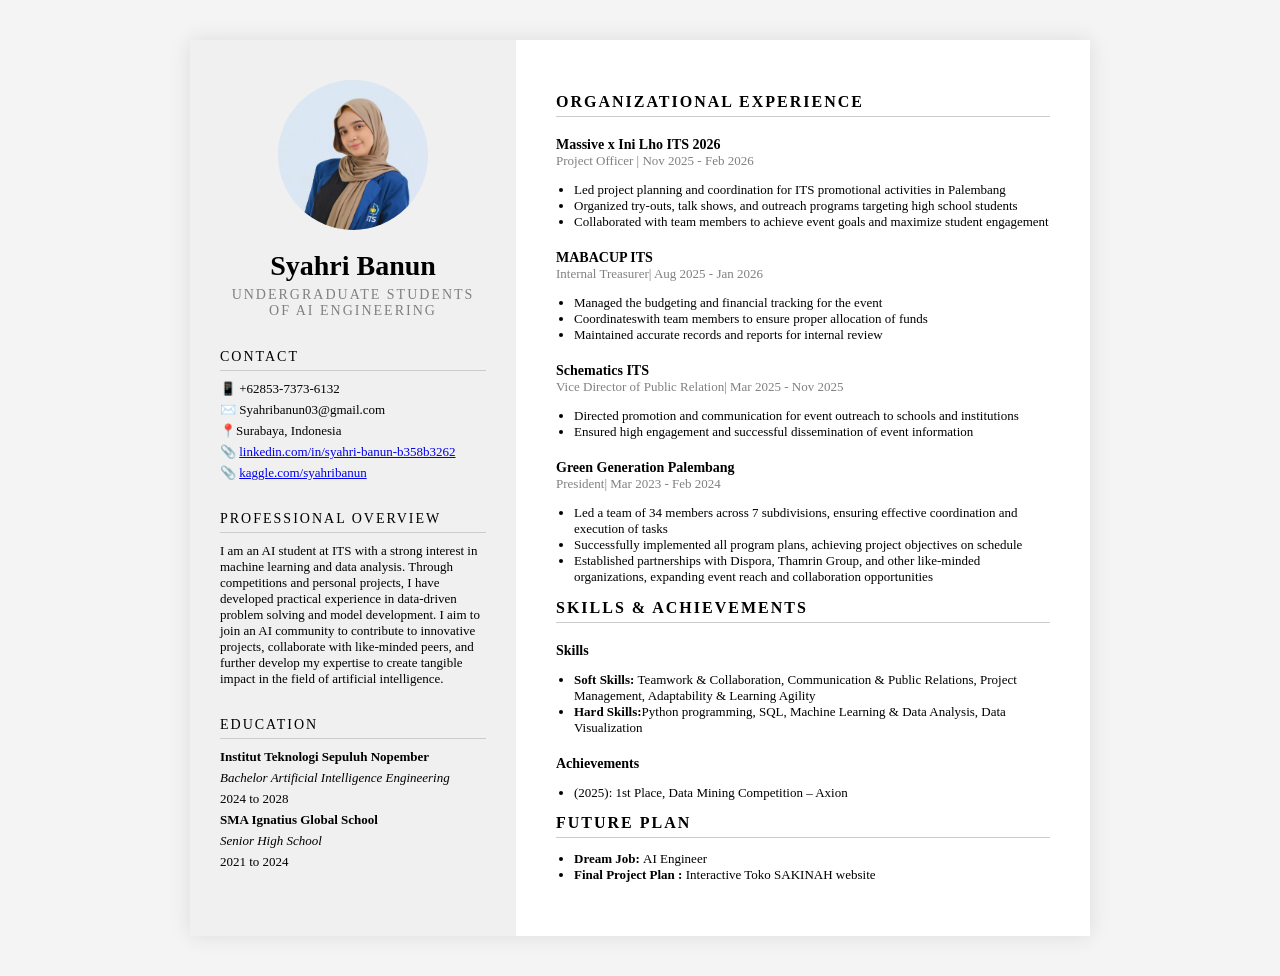
==== Tugas1/index.html @ 10ba3340 "rename to deploy" ====
<!DOCTYPE html>
<html>
<head>
    <meta charset="UTF-8">
    <title>CV - Your Name</title>
    <style>
        body {
            margin: 0;
            font-family: 'Georgia', serif;
            background-color: #f4f4f4;
        }

        .container {
            width: 900px;
            margin: 40px auto;
            background: white;
            display: flex;
            box-shadow: 0 0 20px rgba(0,0,0,0.1);
        }

        /* LEFT SIDE */
        .left {
            width: 35%;
            background: #f0f0f0;
            padding: 40px 30px;
            text-align: center;
        }

        .profile-img {
            width: 150px;
            height: 150px;
            border-radius: 50%;
            object-fit: cover;
            background: #ccc;
            margin: 0 auto 20px auto;
            display: block;
        }

        .name {
            font-size: 28px;
            font-weight: bold;
            margin: 10px 0 5px 0;
        }

        .title {
            font-size: 14px;
            letter-spacing: 2px;
            color: gray;
            margin-bottom: 30px;
        }

        .section-title {
            font-size: 14px;
            letter-spacing: 2px;
            margin-top: 30px;
            margin-bottom: 10px;
            border-bottom: 1px solid #ccc;
            padding-bottom: 5px;
            text-align: left;
        }

        .left p {
            font-size: 13px;
            text-align: left;
            margin: 5px 0;
        }

        /* RIGHT SIDE */
        .right {
            width: 65%;
            padding: 40px;
        }

        .right h2 {
            font-size: 16px;
            letter-spacing: 2px;
            border-bottom: 1px solid #ccc;
            padding-bottom: 5px;
        }

        .job {
            margin-top: 20px;
        }

        .job-title {
            font-weight: bold;
            font-size: 14px;
        }

        .company {
            font-size: 13px;
            color: gray;
        }

        .description {
            font-size: 13px;
            margin-top: 5px;
        }

        ul {
            padding-left: 18px;
            font-size: 13px;
        }

    </style>
</head>

<body>

<div class="container">

    <!-- LEFT SIDE -->
    <div class="left">
        <img src="Banun.jpg" class="profile-img">

        <div class="name">Syahri Banun</div>
        <div class="title">UNDERGRADUATE STUDENTS OF AI ENGINEERING</div>

        <div class="section-title">CONTACT</div>
        <p>📱 +62853-7373-6132</p>
        <p>✉️ Syahribanun03@gmail.com</p>
        <p>📍Surabaya, Indonesia</p>
        <p>📎 <a href="https://www.linkedin.com/in/syahri-banun-b358b3262" target ="_blank" > linkedin.com/in/syahri-banun-b358b3262</a></p>
        <p>📎 <a href="https://www.kaggle.com/syahribanun" target ="_blank" > kaggle.com/syahribanun</a></p>

        <div class="section-title">PROFESSIONAL OVERVIEW</div>
        <p>
            I am an AI student at ITS with a strong interest in machine learning and data analysis. Through competitions and personal projects, I have developed practical experience in data-driven problem solving and model development. I aim to join an AI community to contribute to innovative projects, collaborate with like-minded peers, and further develop my expertise to create tangible impact in the field of artificial intelligence.
        <div class="section-title">EDUCATION</div>
        <p><strong>Institut Teknologi Sepuluh Nopember</strong></p>
        <p><em>Bachelor Artificial Intelligence Engineering</em></p>
        <p>2024 to 2028</p>
        <p><strong>SMA Ignatius Global School</strong></p>
        <p><em>Senior High School</em></p>
        <p>2021 to 2024</p>

    </div>

    <!-- RIGHT SIDE -->
    <div class="right">

        <h2>ORGANIZATIONAL EXPERIENCE</h2>

        <div class="job">
            <div class="job-title">Massive x Ini Lho ITS 2026</div>
            <div class="company">Project Officer | Nov 2025 - Feb 2026</div>
            <ul>
                <li>Led project planning and coordination for ITS promotional activities in Palembang </li>
                <li>Organized try-outs, talk shows, and outreach programs targeting high school students </li>
                <li>Collaborated with team members to achieve event goals and maximize student engagement </li>
            </ul>
        </div>

        <div class="job">
            <div class="job-title">MABACUP ITS</div>
            <div class="company">Internal Treasurer| Aug 2025 - Jan 2026</div>
            <ul>
                <li>Managed the budgeting and financial tracking for the event </li>
                <li>Coordinateswith team members to ensure proper allocation of funds </li>
                <li>Maintained accurate records and reports for internal review</li>
            </ul>
        </div>
        
        <div class="job">
            <div class="job-title">Schematics ITS</div>
            <div class="company">Vice Director of Public Relation| Mar 2025 - Nov 2025</div>
            <ul>
                <li>Directed promotion and communication for event outreach to schools and institutions </li>
                <li>Ensured high engagement and successful dissemination of event information </li>
            </ul>
        </div>

        <div class="job">
            <div class="job-title">Green Generation Palembang</div>
            <div class="company">President| Mar 2023 - Feb 2024</div>
            <ul>
                <li>Led a team of 34 members across 7 subdivisions, ensuring effective coordination and execution of tasks </li>
                <li>Successfully implemented all program plans, achieving project objectives on schedule </li>
                <li>Established partnerships with Dispora, Thamrin Group, and other like-minded organizations, expanding event reach and collaboration opportunities</li>
            </ul>
        </div>

        <h2>SKILLS & ACHIEVEMENTS</h2>
        <div class="job">
            <div class = "job-title"> Skills</div>
            <ul>
                <li> <strong> Soft Skills: </strong>Teamwork & Collaboration, Communication & Public Relations, Project Management, Adaptability & Learning Agility</li>
                <li> <strong> Hard Skills:</strong>Python programming, SQL, Machine Learning & Data Analysis, Data Visualization</li>
            </ul>
        </div>
        <div class = "job">
            <div class = "job-title"> Achievements</div>
            <ul>
                <li> (2025): 1st Place, Data Mining Competition – Axion</li>
            </ul>
        </div>

        <h2> FUTURE PLAN </h2>
        <ul>
            <li> <strong> Dream Job: </strong> AI Engineer</li>
            <li> <strong> Final Project Plan : </strong> Interactive Toko SAKINAH website</li>
        </ul>


            

    </div>

</div>

</body>
</html>
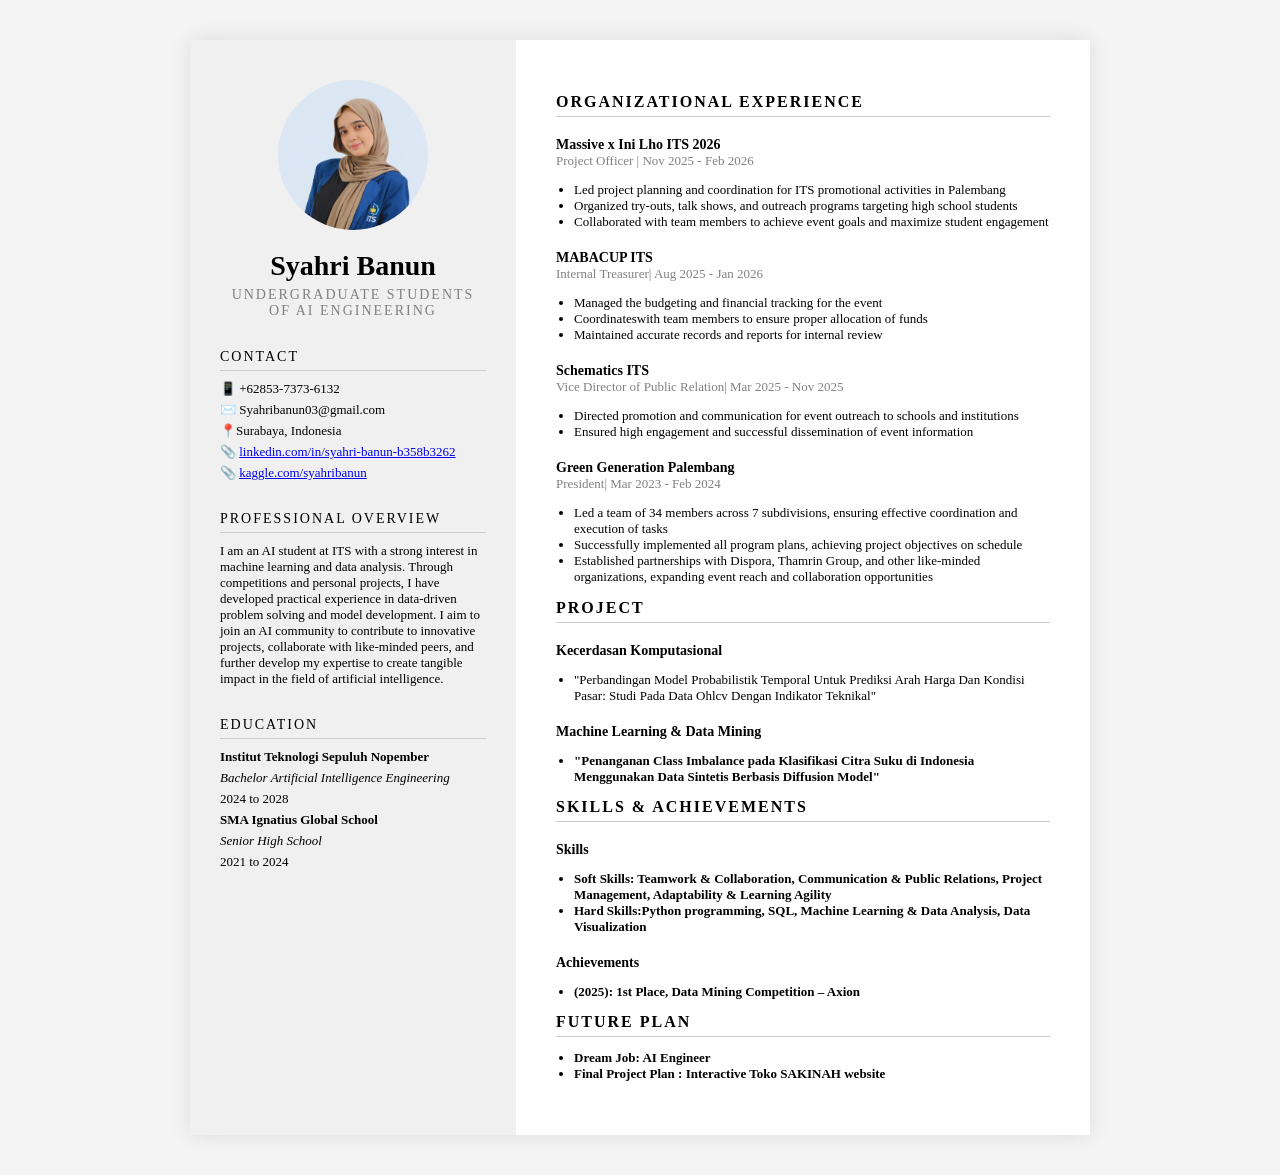
==== commit a50869c1: "add project" ====
--- a/Tugas1/index.html
+++ b/Tugas1/index.html
@@ -138,7 +138,7 @@
 
     <!-- RIGHT SIDE -->
     <div class="right">
-
+        
         <h2>ORGANIZATIONAL EXPERIENCE</h2>
 
         <div class="job">
@@ -180,6 +180,21 @@
             </ul>
         </div>
 
+        <h2>PROJECT</h2>
+
+        <div class="job">
+            <div class="job-title">Kecerdasan Komputasional</div>
+            <ul>
+                <li>"Perbandingan Model Probabilistik Temporal Untuk Prediksi Arah Harga Dan Kondisi Pasar: Studi Pada Data Ohlcv Dengan Indikator Teknikal"</li>
+            </ul>
+        </div>
+
+        <div class="job">
+            <div class="job-title">Machine Learning & Data Mining<div>
+            <ul>
+                <li>"Penanganan Class Imbalance pada Klasifikasi Citra Suku di Indonesia Menggunakan Data Sintetis Berbasis Diffusion Model"</li>
+            </ul>
+        </div>
         <h2>SKILLS & ACHIEVEMENTS</h2>
         <div class="job">
             <div class = "job-title"> Skills</div>
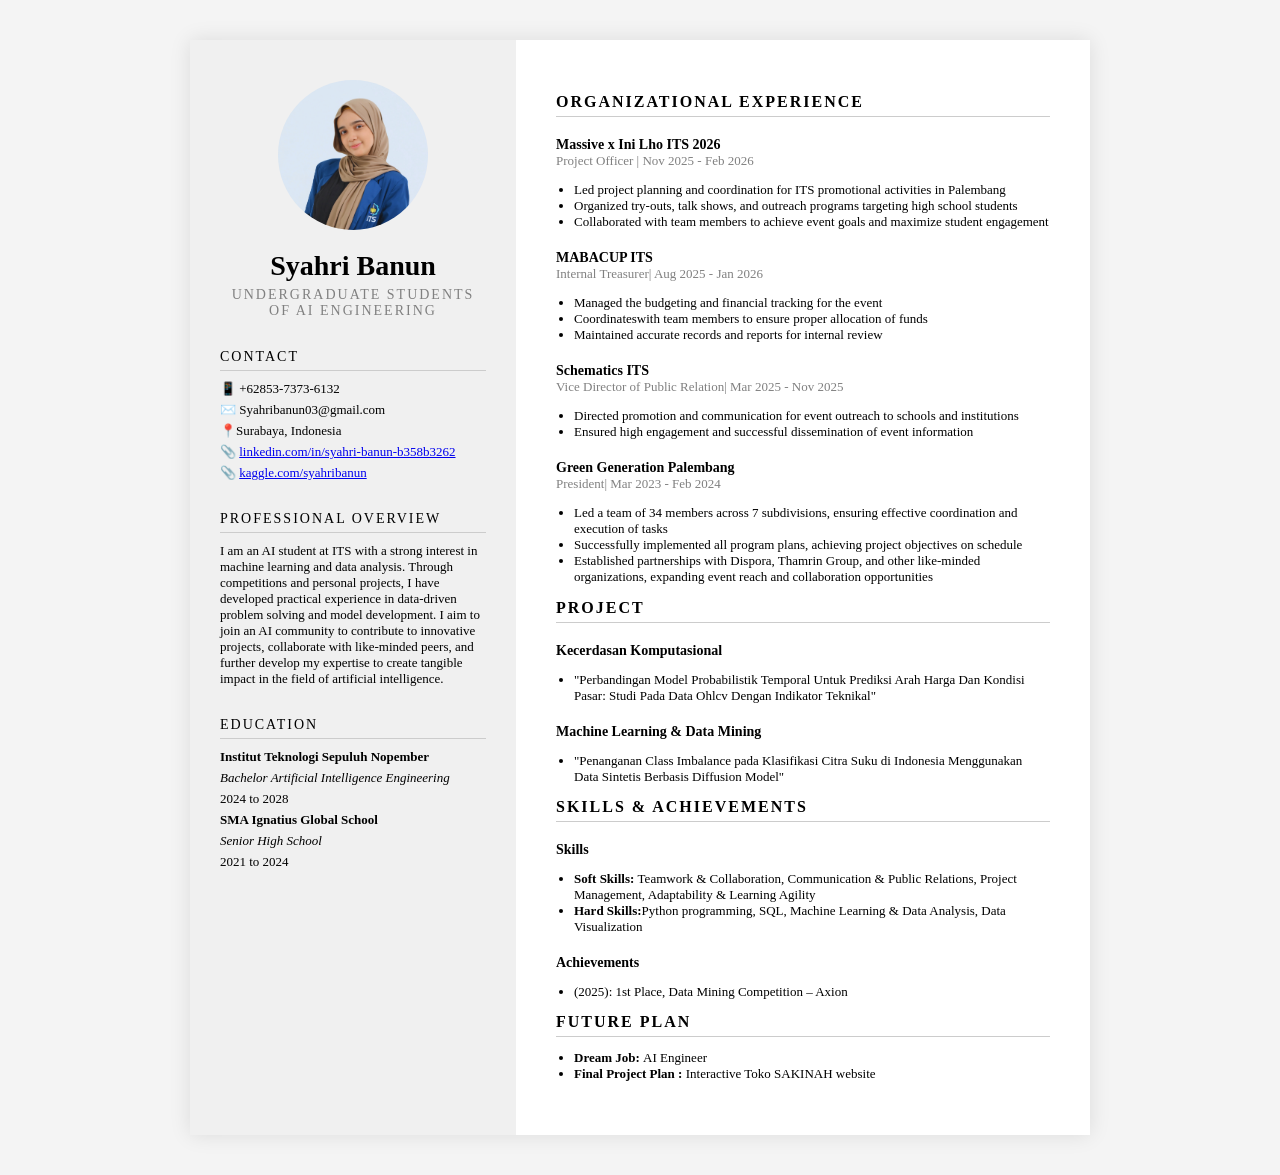
==== commit 3b000c2e: "add project" ====
--- a/Tugas1/index.html
+++ b/Tugas1/index.html
@@ -190,7 +190,7 @@
         </div>
 
         <div class="job">
-            <div class="job-title">Machine Learning & Data Mining<div>
+            <div class="job-title">Machine Learning & Data Mining</div>
             <ul>
                 <li>"Penanganan Class Imbalance pada Klasifikasi Citra Suku di Indonesia Menggunakan Data Sintetis Berbasis Diffusion Model"</li>
             </ul>
